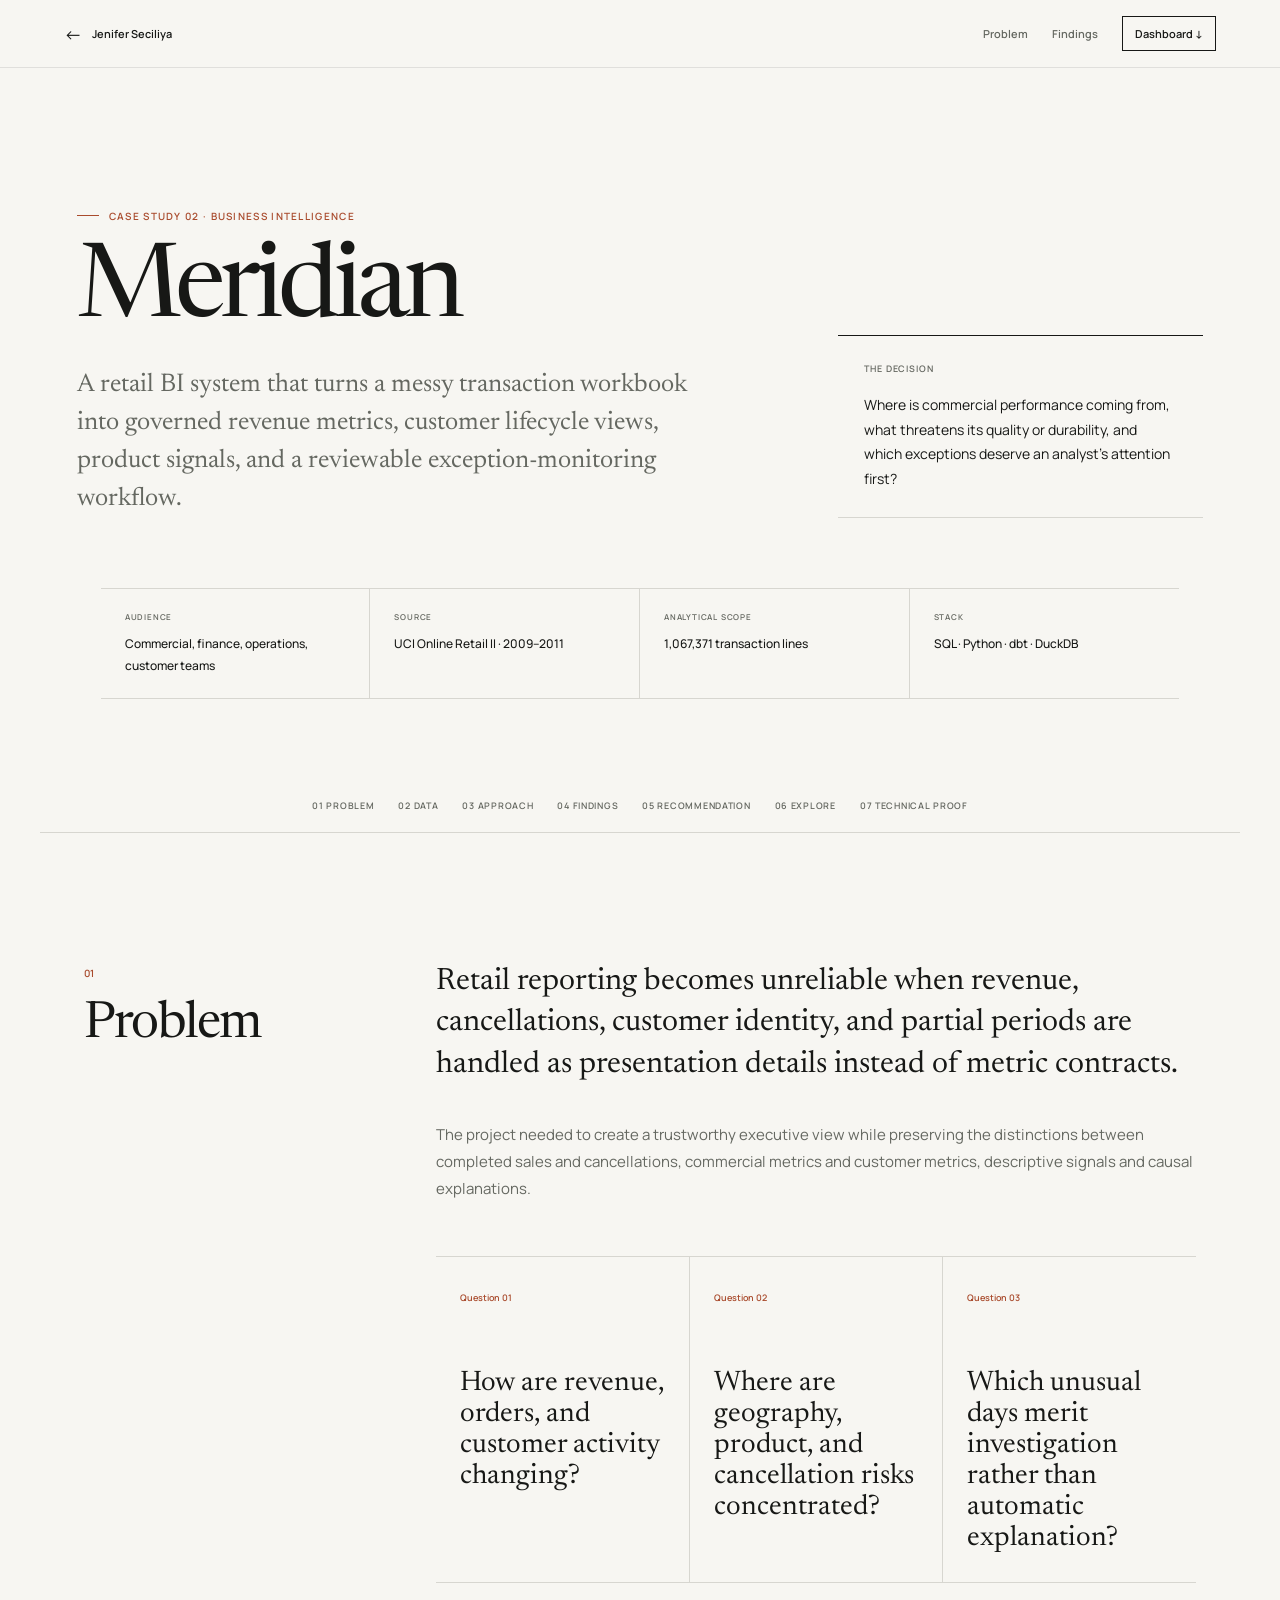
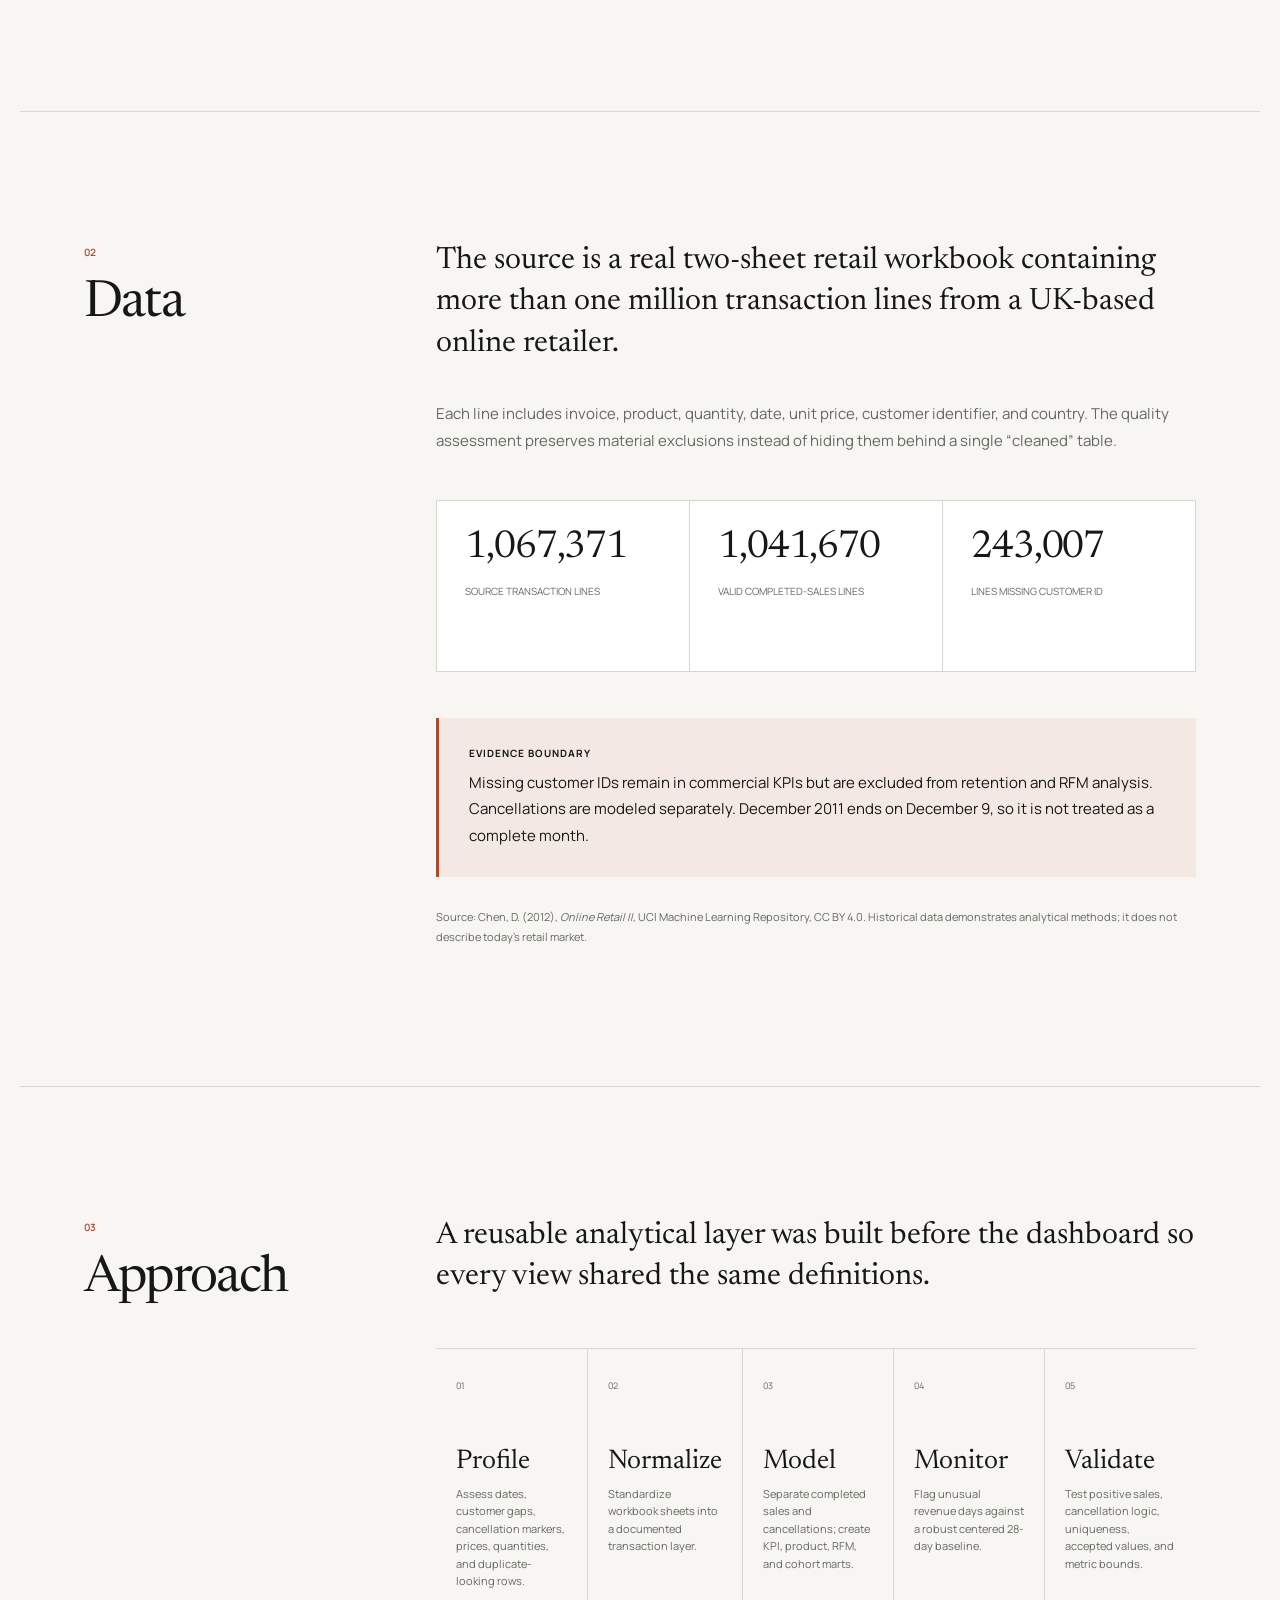
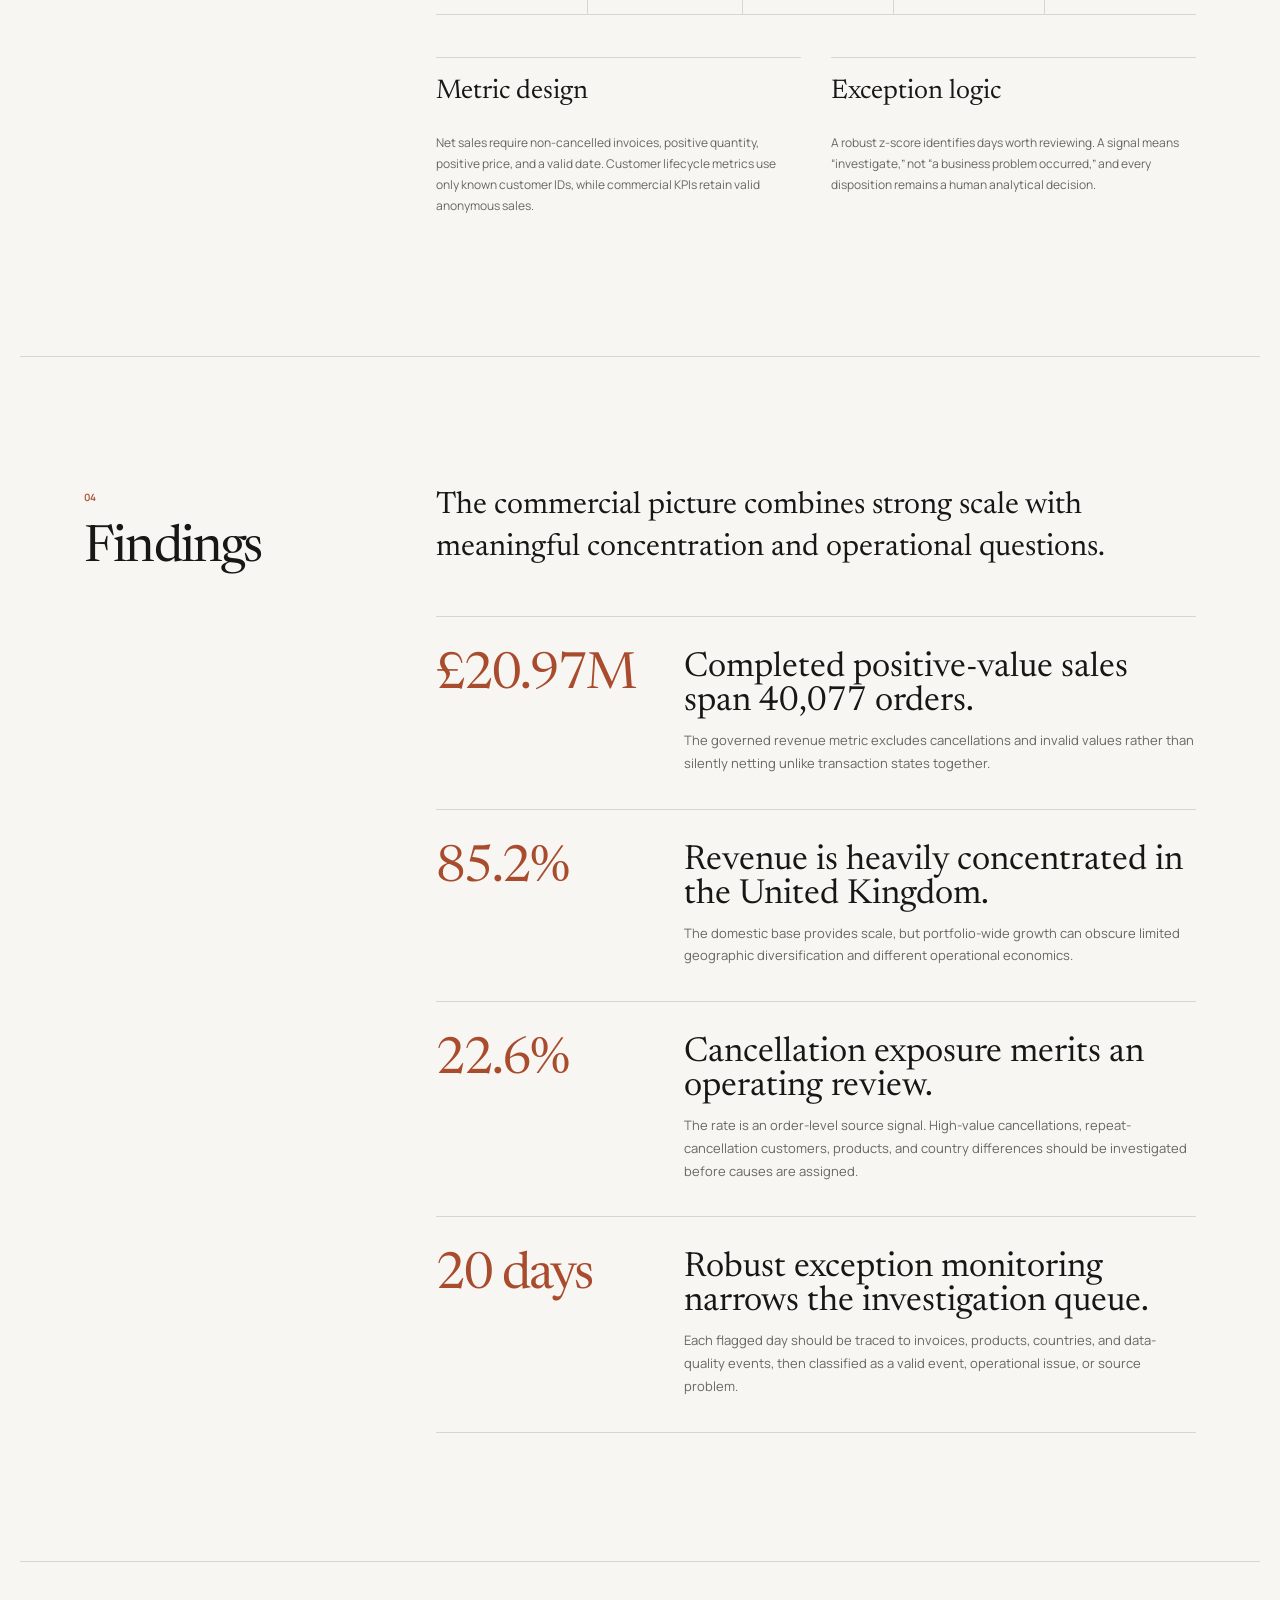
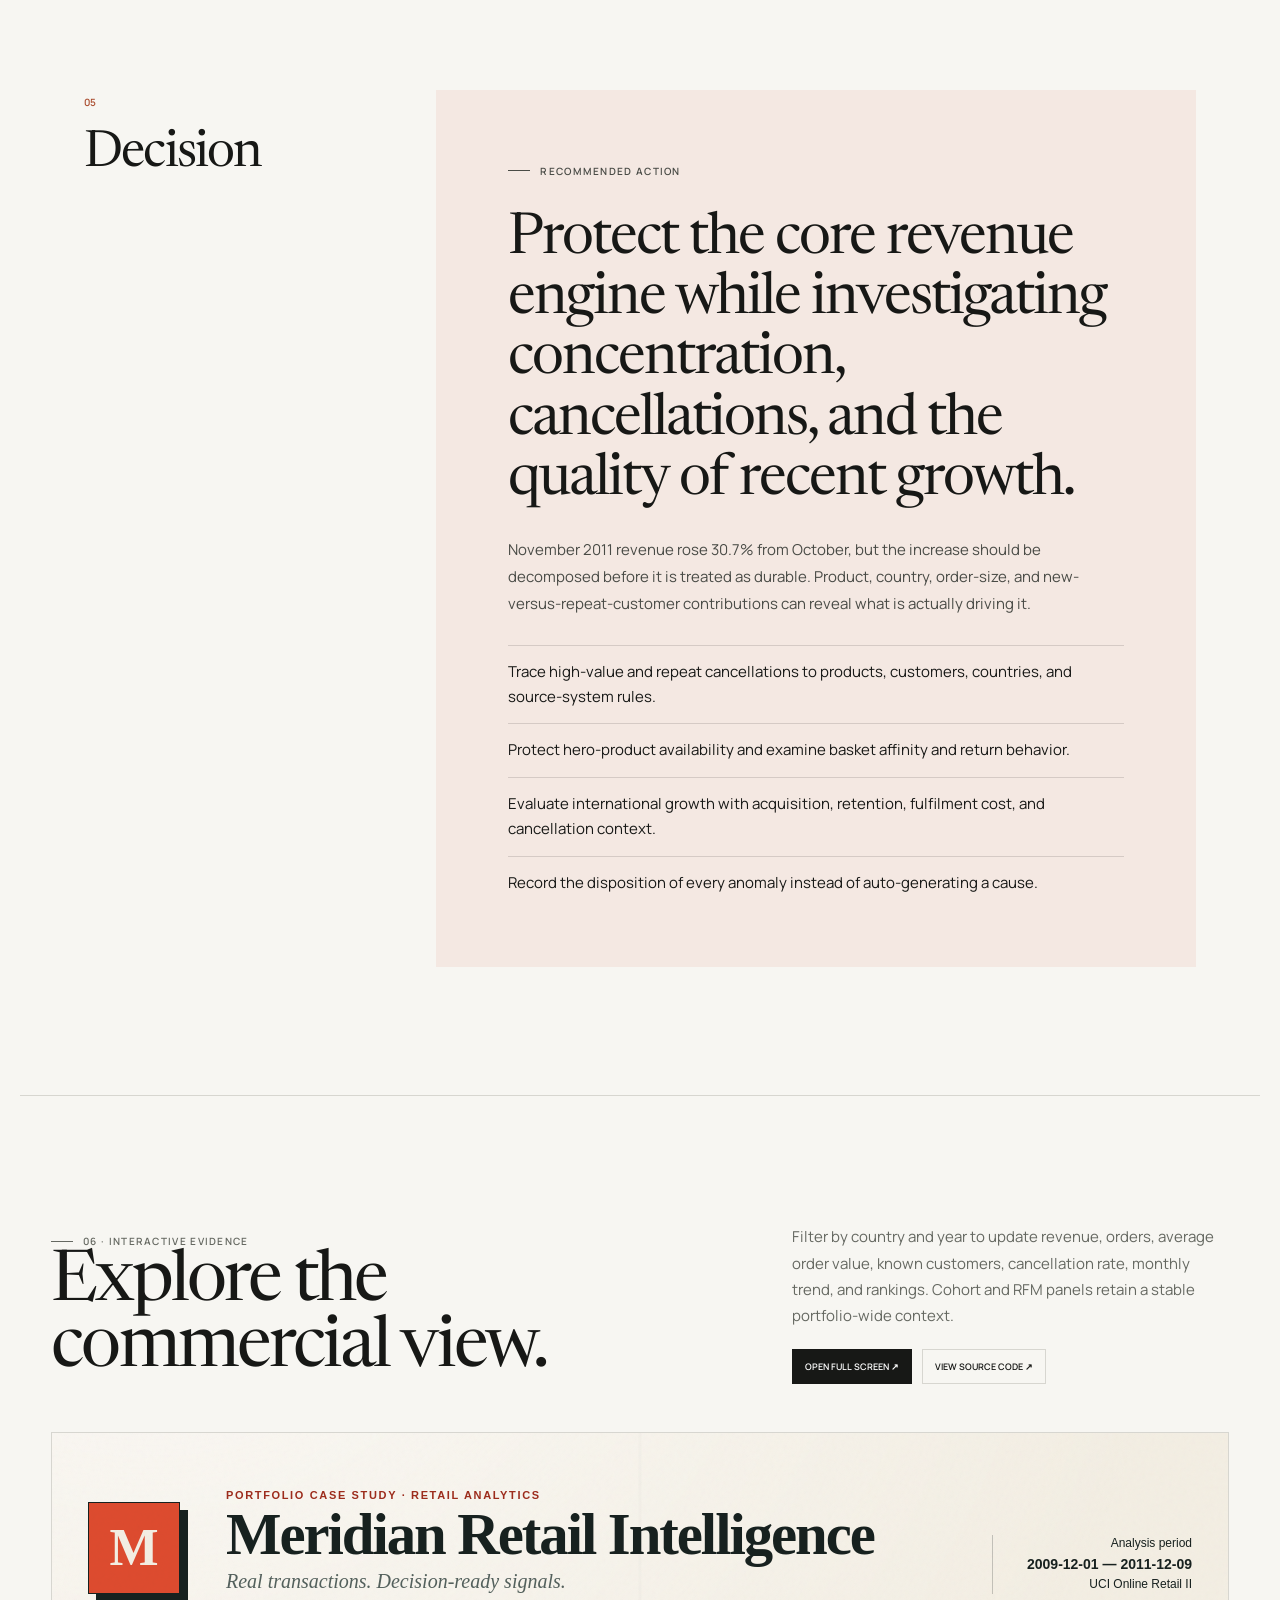
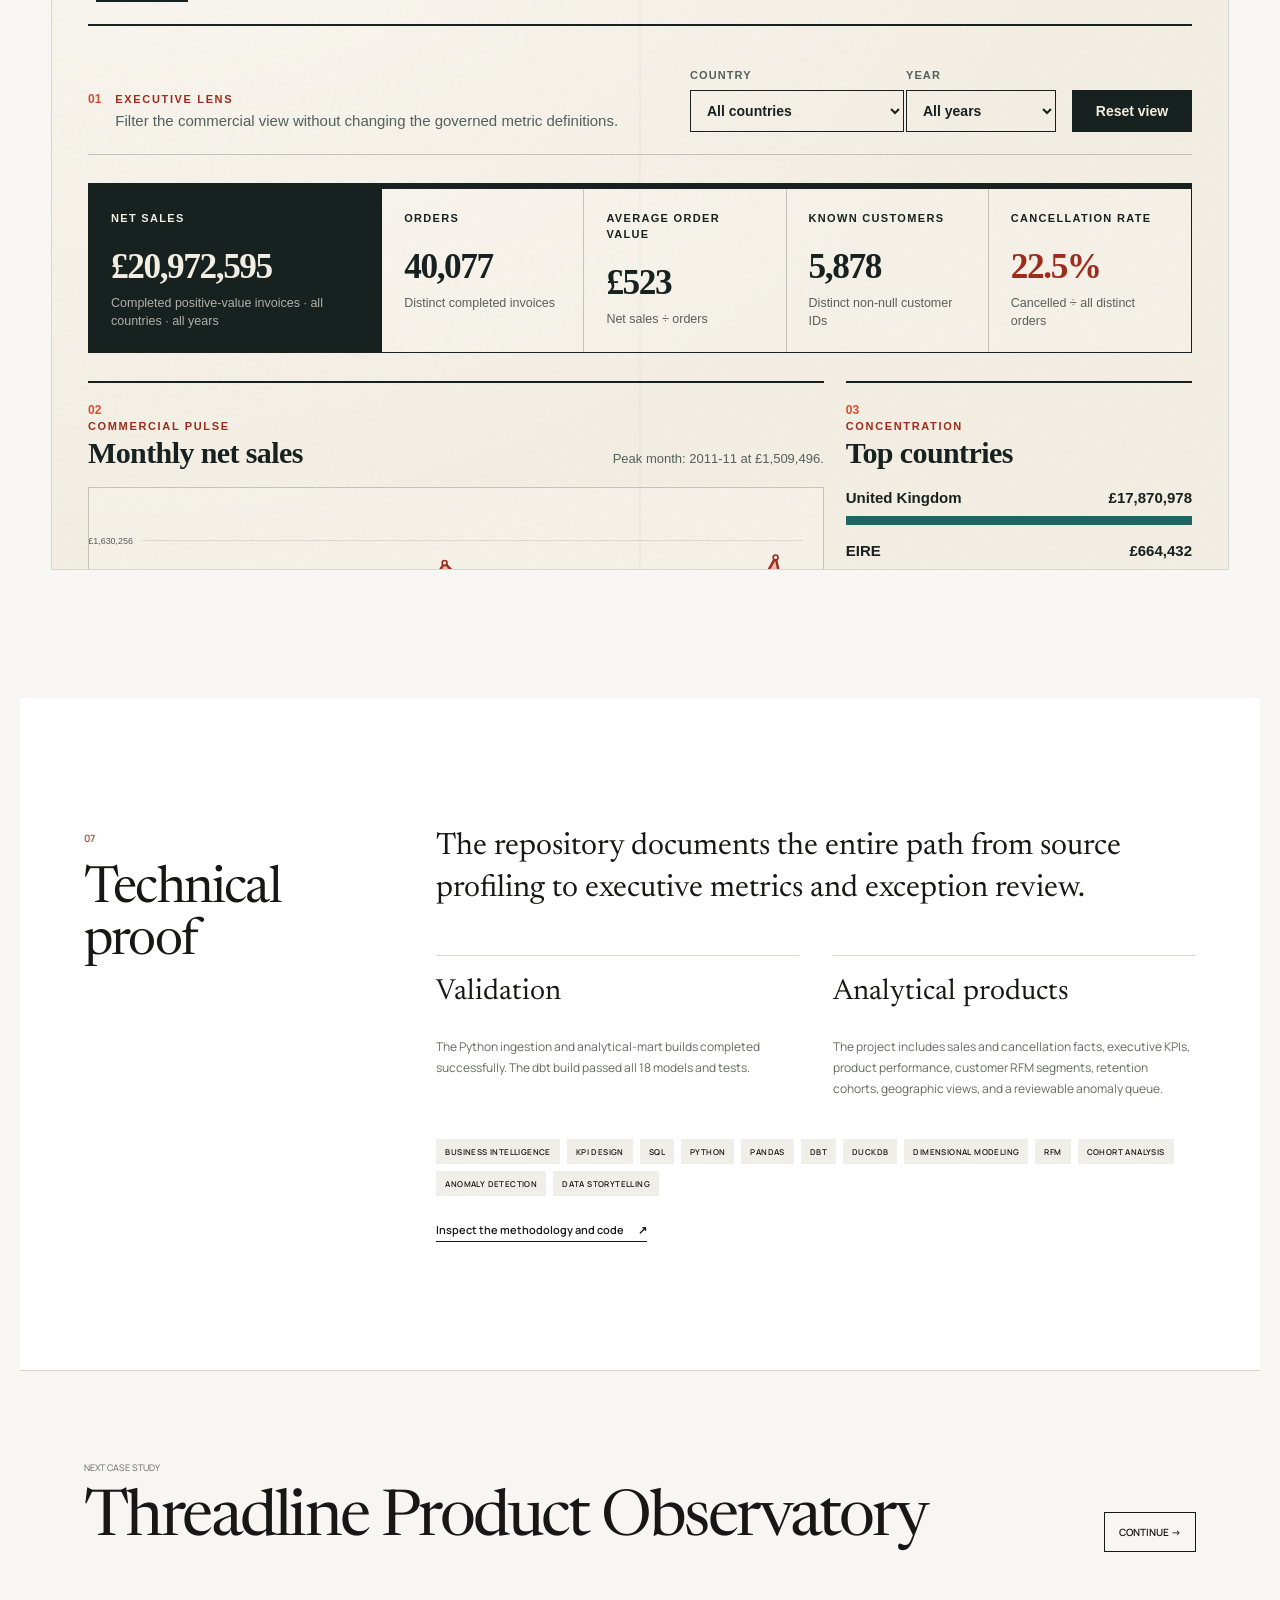
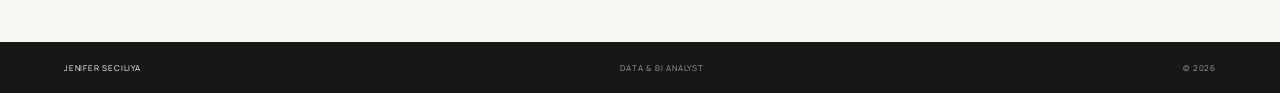
==== case-studies/meridian/index.html @ 759e9ed6 "Add narrative analytics case studies" ====
<!doctype html>
<html lang="en">
  <head>
    <meta charset="UTF-8" />
    <meta name="viewport" content="width=device-width, initial-scale=1.0" />
    <meta name="description" content="Meridian case study: retail business intelligence, cohort analysis, RFM segmentation, anomaly monitoring, and governed KPI design by Jenifer Seciliya." />
    <meta name="theme-color" content="#f7f6f2" />
    <meta property="og:title" content="Meridian — Retail BI Case Study" />
    <meta property="og:description" content="From 1.06 million transaction lines to a tested view of revenue, retention, product mix, and exceptions." />
    <meta property="og:type" content="article" />
    <title>Meridian Case Study — Jenifer Seciliya</title>
    <link rel="icon" href="data:image/svg+xml,%3Csvg xmlns='http://www.w3.org/2000/svg' viewBox='0 0 64 64'%3E%3Ccircle cx='32' cy='32' r='30' fill='%23171716'/%3E%3Ctext x='32' y='40' text-anchor='middle' font-family='serif' font-size='24' fill='white'%3EJS%3C/text%3E%3C/svg%3E" />
    <link rel="preconnect" href="https://fonts.googleapis.com" />
    <link rel="preconnect" href="https://fonts.gstatic.com" crossorigin />
    <link href="https://fonts.googleapis.com/css2?family=Manrope:wght@400;500;600&family=Newsreader:opsz,wght@6..72,400;6..72,500&display=swap" rel="stylesheet" />
    <link rel="stylesheet" href="../styles.css" />
  </head>
  <body class="meridian">
    <a class="skip-link" href="#case-content">Skip to case study</a>
    <header class="case-header">
      <a class="back-link" href="../../#work"><span>←</span> Jenifer Seciliya</a>
      <nav aria-label="Case study navigation">
        <a href="#problem">Problem</a>
        <a href="#findings">Findings</a>
        <a class="header-dashboard" href="#dashboard">Dashboard ↓</a>
      </nav>
    </header>

    <main class="case-main" id="case-content">
      <section class="case-hero">
        <div class="hero-grid">
          <div>
            <p class="eyebrow">Case study 02 · Business intelligence</p>
            <h1>Meridian</h1>
            <p class="hero-summary">A retail BI system that turns a messy transaction workbook into governed revenue metrics, customer lifecycle views, product signals, and a reviewable exception-monitoring workflow.</p>
          </div>
          <aside class="hero-decision">
            <span>The decision</span>
            <p>Where is commercial performance coming from, what threatens its quality or durability, and which exceptions deserve an analyst’s attention first?</p>
          </aside>
        </div>

        <div class="meta-strip" aria-label="Project summary">
          <div><span>Audience</span><strong>Commercial, finance, operations, customer teams</strong></div>
          <div><span>Source</span><strong>UCI Online Retail II · 2009–2011</strong></div>
          <div><span>Analytical scope</span><strong>1,067,371 transaction lines</strong></div>
          <div><span>Stack</span><strong>SQL · Python · dbt · DuckDB</strong></div>
        </div>
      </section>

      <nav class="case-nav" aria-label="On this page">
        <a href="#problem">01 Problem</a><a href="#data">02 Data</a><a href="#approach">03 Approach</a><a href="#findings">04 Findings</a><a href="#decision">05 Recommendation</a><a href="#dashboard">06 Explore</a><a href="#proof">07 Technical proof</a>
      </nav>

      <section class="chapter" id="problem">
        <div class="chapter-label"><span>01</span><h2>Problem</h2></div>
        <div class="chapter-body">
          <p class="lead">Retail reporting becomes unreliable when revenue, cancellations, customer identity, and partial periods are handled as presentation details instead of metric contracts.</p>
          <p>The project needed to create a trustworthy executive view while preserving the distinctions between completed sales and cancellations, commercial metrics and customer metrics, descriptive signals and causal explanations.</p>
          <div class="question-grid">
            <article><span>Question 01</span><h3>How are revenue, orders, and customer activity changing?</h3></article>
            <article><span>Question 02</span><h3>Where are geography, product, and cancellation risks concentrated?</h3></article>
            <article><span>Question 03</span><h3>Which unusual days merit investigation rather than automatic explanation?</h3></article>
          </div>
        </div>
      </section>

      <section class="chapter" id="data">
        <div class="chapter-label"><span>02</span><h2>Data</h2></div>
        <div class="chapter-body">
          <p class="lead">The source is a real two-sheet retail workbook containing more than one million transaction lines from a UK-based online retailer.</p>
          <p>Each line includes invoice, product, quantity, date, unit price, customer identifier, and country. The quality assessment preserves material exclusions instead of hiding them behind a single “cleaned” table.</p>
          <div class="evidence-grid">
            <article><strong>1,067,371</strong><span>Source transaction lines</span></article>
            <article><strong>1,041,670</strong><span>Valid completed-sales lines</span></article>
            <article><strong>243,007</strong><span>Lines missing customer ID</span></article>
          </div>
          <div class="boundary">
            <strong>Evidence boundary</strong>
            <p>Missing customer IDs remain in commercial KPIs but are excluded from retention and RFM analysis. Cancellations are modeled separately. December 2011 ends on December 9, so it is not treated as a complete month.</p>
          </div>
          <p class="source-note">Source: Chen, D. (2012), <em>Online Retail II</em>, UCI Machine Learning Repository, CC BY 4.0. Historical data demonstrates analytical methods; it does not describe today’s retail market.</p>
        </div>
      </section>

      <section class="chapter" id="approach">
        <div class="chapter-label"><span>03</span><h2>Approach</h2></div>
        <div class="chapter-body">
          <p class="lead">A reusable analytical layer was built before the dashboard so every view shared the same definitions.</p>
          <div class="workflow">
            <article><span>01</span><h3>Profile</h3><p>Assess dates, customer gaps, cancellation markers, prices, quantities, and duplicate-looking rows.</p></article>
            <article><span>02</span><h3>Normalize</h3><p>Standardize workbook sheets into a documented transaction layer.</p></article>
            <article><span>03</span><h3>Model</h3><p>Separate completed sales and cancellations; create KPI, product, RFM, and cohort marts.</p></article>
            <article><span>04</span><h3>Monitor</h3><p>Flag unusual revenue days against a robust centered 28-day baseline.</p></article>
            <article><span>05</span><h3>Validate</h3><p>Test positive sales, cancellation logic, uniqueness, accepted values, and metric bounds.</p></article>
          </div>
          <div class="method-note">
            <article><h3>Metric design</h3><p>Net sales require non-cancelled invoices, positive quantity, positive price, and a valid date. Customer lifecycle metrics use only known customer IDs, while commercial KPIs retain valid anonymous sales.</p></article>
            <article><h3>Exception logic</h3><p>A robust z-score identifies days worth reviewing. A signal means “investigate,” not “a business problem occurred,” and every disposition remains a human analytical decision.</p></article>
          </div>
        </div>
      </section>

      <section class="chapter" id="findings">
        <div class="chapter-label"><span>04</span><h2>Findings</h2></div>
        <div class="chapter-body">
          <p class="lead">The commercial picture combines strong scale with meaningful concentration and operational questions.</p>
          <div class="findings">
            <article class="finding"><div class="finding-stat">£20.97M</div><div><h3>Completed positive-value sales span 40,077 orders.</h3><p>The governed revenue metric excludes cancellations and invalid values rather than silently netting unlike transaction states together.</p></div></article>
            <article class="finding"><div class="finding-stat">85.2%</div><div><h3>Revenue is heavily concentrated in the United Kingdom.</h3><p>The domestic base provides scale, but portfolio-wide growth can obscure limited geographic diversification and different operational economics.</p></div></article>
            <article class="finding"><div class="finding-stat">22.6%</div><div><h3>Cancellation exposure merits an operating review.</h3><p>The rate is an order-level source signal. High-value cancellations, repeat-cancellation customers, products, and country differences should be investigated before causes are assigned.</p></div></article>
            <article class="finding"><div class="finding-stat">20 days</div><div><h3>Robust exception monitoring narrows the investigation queue.</h3><p>Each flagged day should be traced to invoices, products, countries, and data-quality events, then classified as a valid event, operational issue, or source problem.</p></div></article>
          </div>
        </div>
      </section>

      <section class="chapter" id="decision">
        <div class="chapter-label"><span>05</span><h2>Decision</h2></div>
        <div class="chapter-body">
          <div class="recommendation">
            <p class="eyebrow">Recommended action</p>
            <h3>Protect the core revenue engine while investigating concentration, cancellations, and the quality of recent growth.</h3>
            <p>November 2011 revenue rose 30.7% from October, but the increase should be decomposed before it is treated as durable. Product, country, order-size, and new-versus-repeat-customer contributions can reveal what is actually driving it.</p>
            <ul>
              <li>Trace high-value and repeat cancellations to products, customers, countries, and source-system rules.</li>
              <li>Protect hero-product availability and examine basket affinity and return behavior.</li>
              <li>Evaluate international growth with acquisition, retention, fulfilment cost, and cancellation context.</li>
              <li>Record the disposition of every anomaly instead of auto-generating a cause.</li>
            </ul>
          </div>
        </div>
      </section>

      <section class="dashboard-chapter" id="dashboard">
        <div class="dashboard-intro">
          <div><p class="eyebrow">06 · Interactive evidence</p><h2>Explore the commercial view.</h2></div>
          <div><p>Filter by country and year to update revenue, orders, average order value, known customers, cancellation rate, monthly trend, and rankings. Cohort and RFM panels retain a stable portfolio-wide context.</p><div class="dashboard-actions"><a href="../../demos/meridian/" target="_blank" rel="noopener">Open full screen ↗</a><a href="https://github.com/jeniferseciliya/retail-bi-ai-analytics" target="_blank" rel="noopener">View source code ↗</a></div></div>
        </div>
        <div class="dashboard-frame"><iframe src="../../demos/meridian/" title="Interactive Meridian retail business intelligence dashboard" loading="lazy"></iframe></div>
      </section>

      <section class="chapter technical" id="proof">
        <div class="chapter-label"><span>07</span><h2>Technical proof</h2></div>
        <div class="chapter-body">
          <p class="lead">The repository documents the entire path from source profiling to executive metrics and exception review.</p>
          <div class="technical-grid">
            <article><h3>Validation</h3><p>The Python ingestion and analytical-mart builds completed successfully. The dbt build passed all 18 models and tests.</p></article>
            <article><h3>Analytical products</h3><p>The project includes sales and cancellation facts, executive KPIs, product performance, customer RFM segments, retention cohorts, geographic views, and a reviewable anomaly queue.</p></article>
          </div>
          <div class="skill-list"><span>Business intelligence</span><span>KPI design</span><span>SQL</span><span>Python</span><span>pandas</span><span>dbt</span><span>DuckDB</span><span>Dimensional modeling</span><span>RFM</span><span>Cohort analysis</span><span>Anomaly detection</span><span>Data storytelling</span></div>
          <a class="proof-link" href="https://github.com/jeniferseciliya/retail-bi-ai-analytics" target="_blank" rel="noopener">Inspect the methodology and code <span>↗</span></a>
        </div>
      </section>

      <section class="next-project"><div><span>Next case study</span><h2>Threadline Product Observatory</h2></div><a href="../threadline/">Continue →</a></section>
    </main>

    <footer class="case-footer"><a href="../../">Jenifer Seciliya</a><span>Data &amp; BI Analyst</span><span>© 2026</span></footer>
  </body>
</html>
---- case-studies/styles.css ----
:root {
  --ink: #171816;
  --paper: #f7f6f2;
  --surface: #ffffff;
  --soft: #efeee9;
  --muted: #656861;
  --line: #d7d6d0;
  --accent: #315ed2;
  --accent-soft: #e9edfb;
  --display: "Newsreader", Georgia, serif;
  --body: "Manrope", "Avenir Next", sans-serif;
}

body.talent { --accent: #14776f; --accent-soft: #e4f0ed; }
body.meridian { --accent: #a94b2d; --accent-soft: #f4e8e2; }
body.threadline { --accent: #315ed2; --accent-soft: #e9edfb; }

* { box-sizing: border-box; }
html { scroll-behavior: smooth; }
body { margin: 0; color: var(--ink); background: var(--paper); font-family: var(--body); font-size: 15px; }
a { color: inherit; }
.skip-link { position: fixed; left: 18px; top: -60px; z-index: 50; padding: 10px 14px; color: white; background: var(--ink); font-size: 12px; }
.skip-link:focus { top: 18px; }

.case-header {
  position: sticky;
  top: 0;
  z-index: 20;
  display: flex;
  align-items: center;
  justify-content: space-between;
  min-height: 68px;
  padding: 0 clamp(20px,5vw,76px);
  border-bottom: 1px solid rgba(23,24,22,.1);
  background: rgba(247,246,242,.95);
  backdrop-filter: blur(14px);
}
.case-header a { font-size: 11px; font-weight: 600; text-decoration: none; }
.back-link { display: flex; align-items: center; gap: 10px; }
.back-link span { font-size: 18px; font-weight: 400; }
.case-header nav { display: flex; align-items: center; gap: 24px; }
.case-header nav a { color: var(--muted); }
.case-header nav a:hover { color: var(--accent); }
.header-dashboard { padding: 9px 12px; border: 1px solid var(--ink); color: var(--ink) !important; }
.header-dashboard:hover { color: white !important; background: var(--ink); }

.case-main { overflow: hidden; }
.case-hero { width: min(100%, 1380px); margin: 0 auto; padding: clamp(90px,11vw,160px) clamp(24px,6vw,92px) 80px; }
.hero-grid { display: grid; grid-template-columns: minmax(0,1.15fr) minmax(320px,.65fr); gap: clamp(55px,9vw,145px); align-items: end; }
.eyebrow { display: flex; align-items: center; gap: 10px; margin: 0 0 24px; color: var(--accent); font-size: 10px; font-weight: 600; letter-spacing: .13em; text-transform: uppercase; }
.eyebrow::before { content: ""; width: 22px; height: 1px; background: currentColor; }
h1, h2, h3, p { margin-top: 0; }
h1, h2, h3 { font-family: var(--display); font-weight: 400; }
h1 { max-width: 900px; margin-bottom: 30px; font-size: clamp(66px,8vw,118px); letter-spacing: -.05em; line-height: .88; }
.hero-summary { max-width: 760px; margin: 0; color: var(--muted); font: 400 clamp(20px,2vw,27px)/1.48 var(--display); }
.hero-decision { padding: 26px; border-top: 1px solid var(--ink); border-bottom: 1px solid var(--line); }
.hero-decision span { display: block; margin-bottom: 18px; color: var(--muted); font-size: 9px; font-weight: 600; letter-spacing: .1em; text-transform: uppercase; }
.hero-decision p { margin: 0; font-size: 14px; line-height: 1.75; }

.meta-strip { display: grid; grid-template-columns: repeat(4,1fr); width: min(calc(100% - 48px), 1200px); margin: 70px auto 0; border-block: 1px solid var(--line); }
.meta-strip div { min-height: 104px; padding: 22px 24px; border-right: 1px solid var(--line); }
.meta-strip div:last-child { border-right: 0; }
.meta-strip span { display: block; margin-bottom: 10px; color: var(--muted); font-size: 8px; font-weight: 600; letter-spacing: .1em; text-transform: uppercase; }
.meta-strip strong { font-size: 12px; font-weight: 500; line-height: 1.55; }

.case-nav { display: flex; flex-wrap: wrap; justify-content: center; gap: 10px 24px; width: min(calc(100% - 48px), 1200px); margin: 0 auto; padding: 20px 0; border-bottom: 1px solid var(--line); }
.case-nav a { color: var(--muted); font-size: 9px; font-weight: 600; letter-spacing: .08em; text-decoration: none; text-transform: uppercase; }
.case-nav a:hover { color: var(--accent); }

.chapter { display: grid; grid-template-columns: 250px minmax(0,1fr); gap: clamp(50px,8vw,120px); width: min(100%, 1240px); margin: 0 auto; padding: clamp(90px,10vw,145px) clamp(24px,5vw,70px); border-bottom: 1px solid var(--line); }
.chapter-label { align-self: start; }
.chapter-label span { color: var(--accent); font-size: 10px; font-weight: 600; }
.chapter-label h2 { margin: 18px 0 0; font-size: clamp(38px,4vw,58px); letter-spacing: -.035em; line-height: 1; }
.chapter-body { min-width: 0; }
.lead { max-width: 850px; margin-bottom: 36px; font: 400 clamp(23px,2.4vw,34px)/1.35 var(--display); }
.chapter-body > p:not(.lead) { max-width: 780px; color: var(--muted); line-height: 1.8; }

.question-grid { display: grid; grid-template-columns: repeat(3,1fr); margin-top: 54px; border-block: 1px solid var(--line); }
.question-grid article { min-height: 230px; padding: 28px 24px; border-right: 1px solid var(--line); }
.question-grid article:last-child { border-right: 0; }
.question-grid span { color: var(--accent); font-size: 9px; font-weight: 600; }
.question-grid h3 { margin: 62px 0 0; font-size: clamp(25px,2.2vw,34px); line-height: 1.1; }

.boundary { margin-top: 46px; padding: 28px 30px; border-left: 3px solid var(--accent); background: var(--accent-soft); }
.boundary strong { display: block; margin-bottom: 10px; font-size: 10px; letter-spacing: .1em; text-transform: uppercase; }
.boundary p { max-width: 820px; margin: 0; line-height: 1.75; }

.evidence-grid { display: grid; grid-template-columns: repeat(3,1fr); gap: 1px; margin-top: 46px; background: var(--line); border: 1px solid var(--line); }
.evidence-grid article { min-height: 170px; padding: 28px; background: var(--surface); }
.evidence-grid strong { display: block; margin-bottom: 12px; font: 400 clamp(30px,3vw,44px) var(--display); letter-spacing: -.03em; }
.evidence-grid span { color: var(--muted); font-size: 10px; line-height: 1.5; text-transform: uppercase; }
.source-note { margin-top: 30px; color: var(--muted); font-size: 11px; line-height: 1.7; }
.source-note a { color: var(--accent); }

.workflow { display: grid; grid-template-columns: repeat(5,1fr); margin-top: 50px; border-block: 1px solid var(--line); }
.workflow article { min-height: 210px; padding: 24px 20px; border-right: 1px solid var(--line); }
.workflow article:last-child { border-right: 0; }
.workflow span { color: var(--muted); font-size: 9px; }
.workflow h3 { margin: 54px 0 10px; font-size: 27px; }
.workflow p { margin: 0; color: var(--muted); font-size: 11px; line-height: 1.6; }
.method-note { display: grid; grid-template-columns: 1fr 1fr; gap: 30px; margin-top: 42px; }
.method-note article { padding-top: 20px; border-top: 1px solid var(--line); }
.method-note h3 { font-size: 27px; }
.method-note p { color: var(--muted); font-size: 12px; line-height: 1.75; }

.findings { display: grid; gap: 0; margin-top: 48px; border-top: 1px solid var(--line); }
.finding { display: grid; grid-template-columns: minmax(210px,.36fr) minmax(0,1fr); gap: 38px; padding: 34px 0; border-bottom: 1px solid var(--line); }
.finding-stat { color: var(--accent); font: 400 clamp(35px,4vw,55px)/1 var(--display); letter-spacing: -.04em; }
.finding h3 { margin-bottom: 10px; font-size: clamp(27px,2.7vw,38px); }
.finding p { max-width: 700px; margin: 0; color: var(--muted); font-size: 13px; line-height: 1.75; }

.recommendation { padding: clamp(40px,6vw,72px); background: var(--accent-soft); }
.recommendation .eyebrow { margin-bottom: 30px; }
.recommendation h3 { max-width: 850px; margin-bottom: 24px; font-size: clamp(38px,4.5vw,62px); letter-spacing: -.035em; line-height: 1.05; }
.recommendation p { max-width: 820px; color: #494b46; line-height: 1.8; }
.recommendation ul { display: grid; gap: 14px; max-width: 800px; margin: 28px 0 0; padding: 0; list-style: none; }
.recommendation li { padding-top: 14px; border-top: 1px solid rgba(23,24,22,.14); line-height: 1.65; }

.dashboard-chapter { width: min(100%, 1440px); margin: 0 auto; padding: clamp(90px,10vw,145px) clamp(18px,4vw,55px); }
.dashboard-intro { display: grid; grid-template-columns: 1fr .65fr; gap: 70px; align-items: end; width: min(100%, 1200px); margin: 0 auto 48px; }
.dashboard-intro h2 { margin: 0; font-size: clamp(45px,5.5vw,78px); letter-spacing: -.04em; line-height: .95; }
.dashboard-intro p { margin: 0; color: var(--muted); line-height: 1.75; }
.dashboard-actions { display: flex; flex-wrap: wrap; gap: 10px; margin-top: 20px; }
.dashboard-actions a { padding: 10px 12px; border: 1px solid var(--line); font-size: 9px; font-weight: 600; text-decoration: none; text-transform: uppercase; }
.dashboard-actions a:first-child { border-color: var(--ink); color: white; background: var(--ink); }
.dashboard-frame { height: min(900px, 82vh); overflow: hidden; border: 1px solid var(--line); background: var(--soft); }
.dashboard-frame iframe { width: 100%; height: 100%; border: 0; background: white; }

.technical { background: var(--surface); }
.technical-grid { display: grid; grid-template-columns: 1fr 1fr; gap: 34px; margin-top: 46px; }
.technical-grid article { padding-top: 22px; border-top: 1px solid var(--line); }
.technical-grid h3 { font-size: 29px; }
.technical-grid p { color: var(--muted); font-size: 12px; line-height: 1.75; }
.skill-list { display: flex; flex-wrap: wrap; gap: 7px; margin-top: 28px; }
.skill-list span { padding: 7px 9px; background: var(--soft); font-size: 8px; font-weight: 600; letter-spacing: .05em; text-transform: uppercase; }
.proof-link { display: inline-flex; gap: 14px; margin-top: 26px; padding-bottom: 4px; border-bottom: 1px solid var(--ink); font-size: 11px; font-weight: 600; text-decoration: none; }

.next-project { display: grid; grid-template-columns: 1fr auto; align-items: end; gap: 40px; width: min(100%, 1240px); margin: 0 auto; padding: 90px clamp(24px,5vw,70px); }
.next-project span { display: block; margin-bottom: 14px; color: var(--muted); font-size: 9px; text-transform: uppercase; }
.next-project h2 { margin: 0; font-size: clamp(42px,5vw,70px); letter-spacing: -.04em; }
.next-project a { padding: 12px 14px; border: 1px solid var(--ink); font-size: 10px; font-weight: 600; text-decoration: none; text-transform: uppercase; }
.case-footer { display: flex; justify-content: space-between; gap: 24px; padding: 20px clamp(24px,5vw,76px); color: #999c96; background: var(--ink); font-size: 8px; letter-spacing: .1em; text-transform: uppercase; }
.case-footer a { color: white; text-decoration: none; }

@media (max-width: 960px) {
  .hero-grid, .chapter, .dashboard-intro { grid-template-columns: 1fr; }
  .hero-decision { max-width: 700px; }
  .chapter { gap: 42px; }
  .chapter-label { display: grid; grid-template-columns: 50px 1fr; align-items: end; }
  .chapter-label h2 { margin: 0; }
  .question-grid, .evidence-grid { grid-template-columns: 1fr; }
  .question-grid article, .evidence-grid article { min-height: auto; border-right: 0; border-bottom: 1px solid var(--line); }
  .question-grid article:last-child, .evidence-grid article:last-child { border-bottom: 0; }
  .question-grid h3 { margin-top: 32px; }
  .workflow { grid-template-columns: 1fr 1fr; }
  .workflow article:nth-child(2n) { border-right: 0; }
  .workflow article { border-bottom: 1px solid var(--line); }
  .workflow article:last-child { border-bottom: 0; }
  .dashboard-frame { height: 760px; }
}

@media (max-width: 700px) {
  .case-header { min-height: 62px; padding-inline: 18px; }
  .case-header nav a:not(.header-dashboard) { display: none; }
  .header-dashboard { padding: 8px 9px; }
  .case-hero { padding: 86px 20px 60px; }
  h1 { font-size: clamp(58px,18vw,78px); }
  .meta-strip { grid-template-columns: 1fr 1fr; width: calc(100% - 40px); margin-top: 52px; }
  .meta-strip div:nth-child(2) { border-right: 0; }
  .meta-strip div:nth-child(-n+2) { border-bottom: 1px solid var(--line); }
  .case-nav { justify-content: flex-start; width: calc(100% - 40px); }
  .chapter { padding: 78px 20px; }
  .chapter-label { grid-template-columns: 38px 1fr; }
  .chapter-label h2 { font-size: 39px; }
  .lead { font-size: 25px; }
  .question-grid article { padding-inline: 18px; }
  .boundary { padding: 24px 20px; }
  .workflow { grid-template-columns: 1fr; }
  .workflow article { min-height: auto; border-right: 0; }
  .workflow h3 { margin-top: 30px; }
  .method-note, .technical-grid { grid-template-columns: 1fr; }
  .finding { grid-template-columns: 1fr; gap: 12px; }
  .recommendation { padding: 34px 22px; }
  .dashboard-chapter { padding: 78px 10px; }
  .dashboard-intro { padding-inline: 10px; }
  .dashboard-frame { height: 720px; }
  .next-project { grid-template-columns: 1fr; padding: 72px 20px; }
  .next-project a { width: fit-content; }
  .case-footer { flex-direction: column; }
}

@media (prefers-reduced-motion: reduce) {
  html { scroll-behavior: auto; }
  *, *::before, *::after { animation-duration: .01ms !important; transition-duration: .01ms !important; }
}
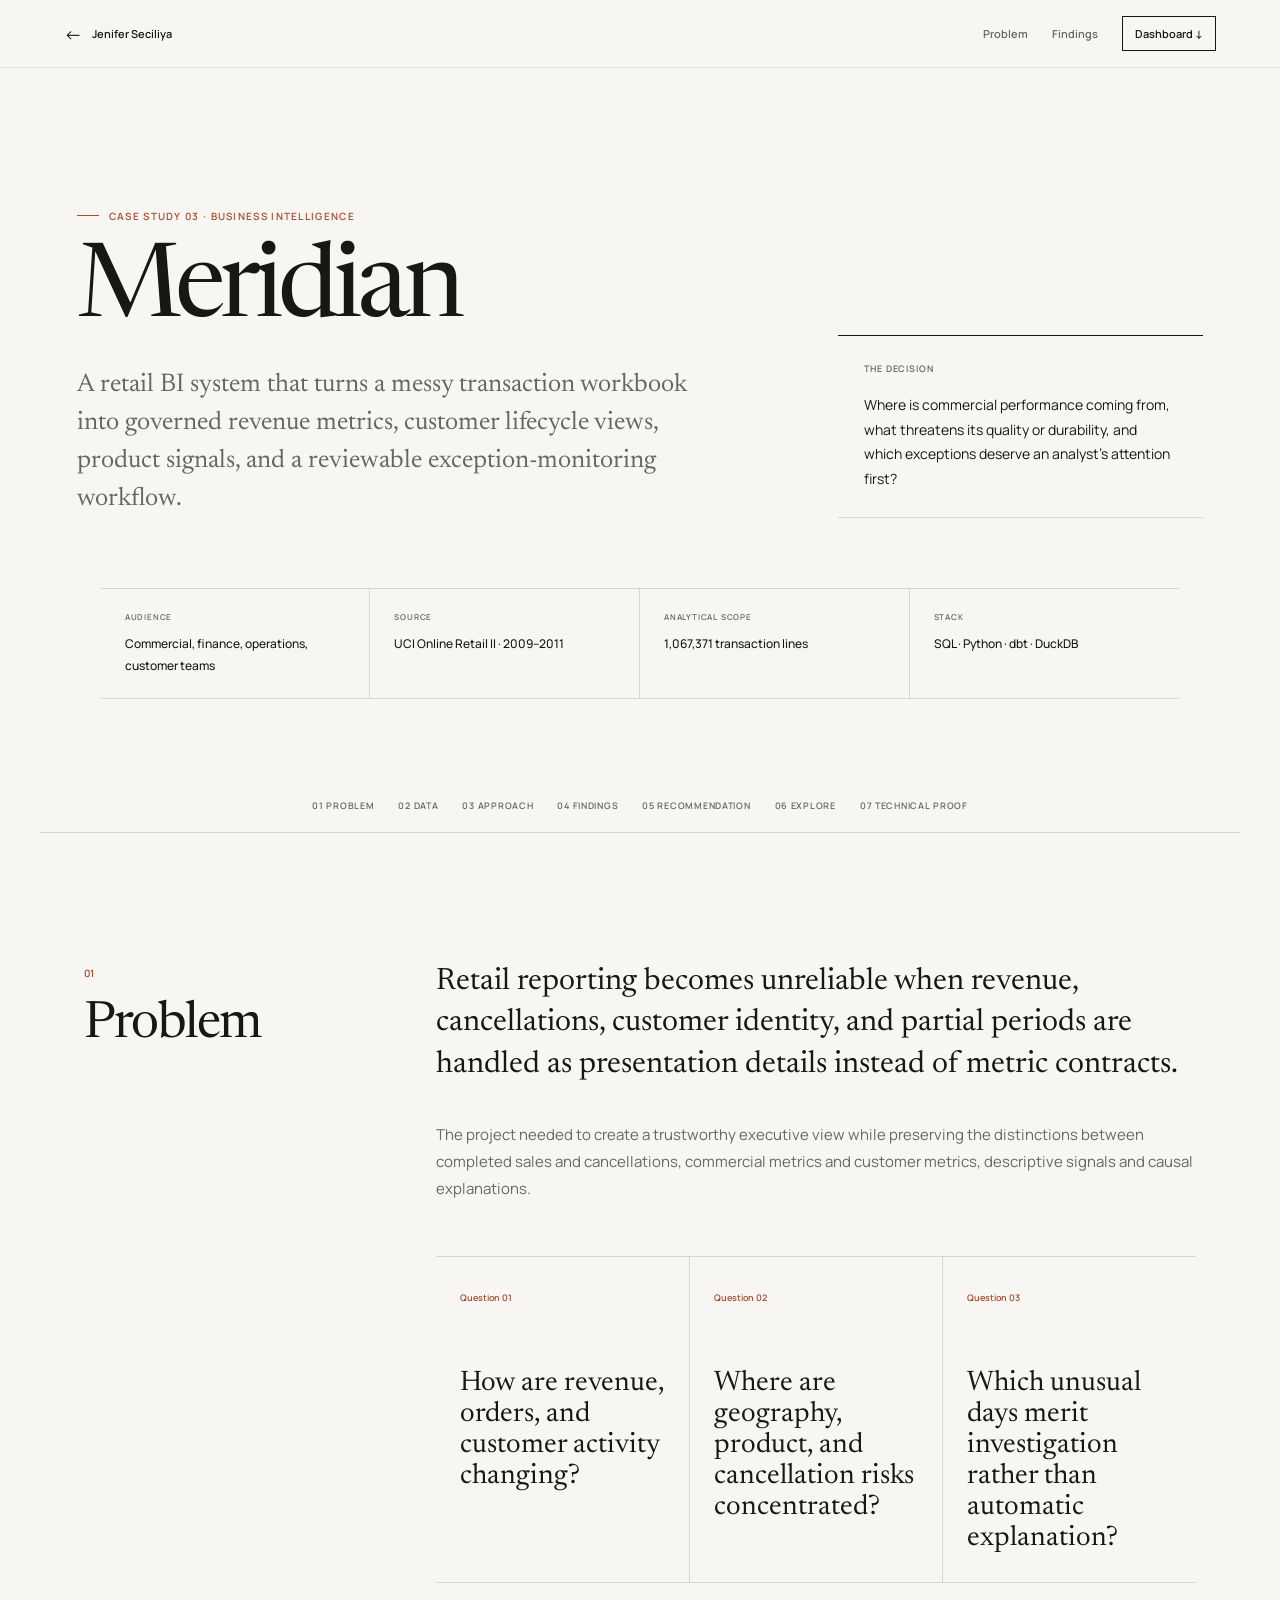
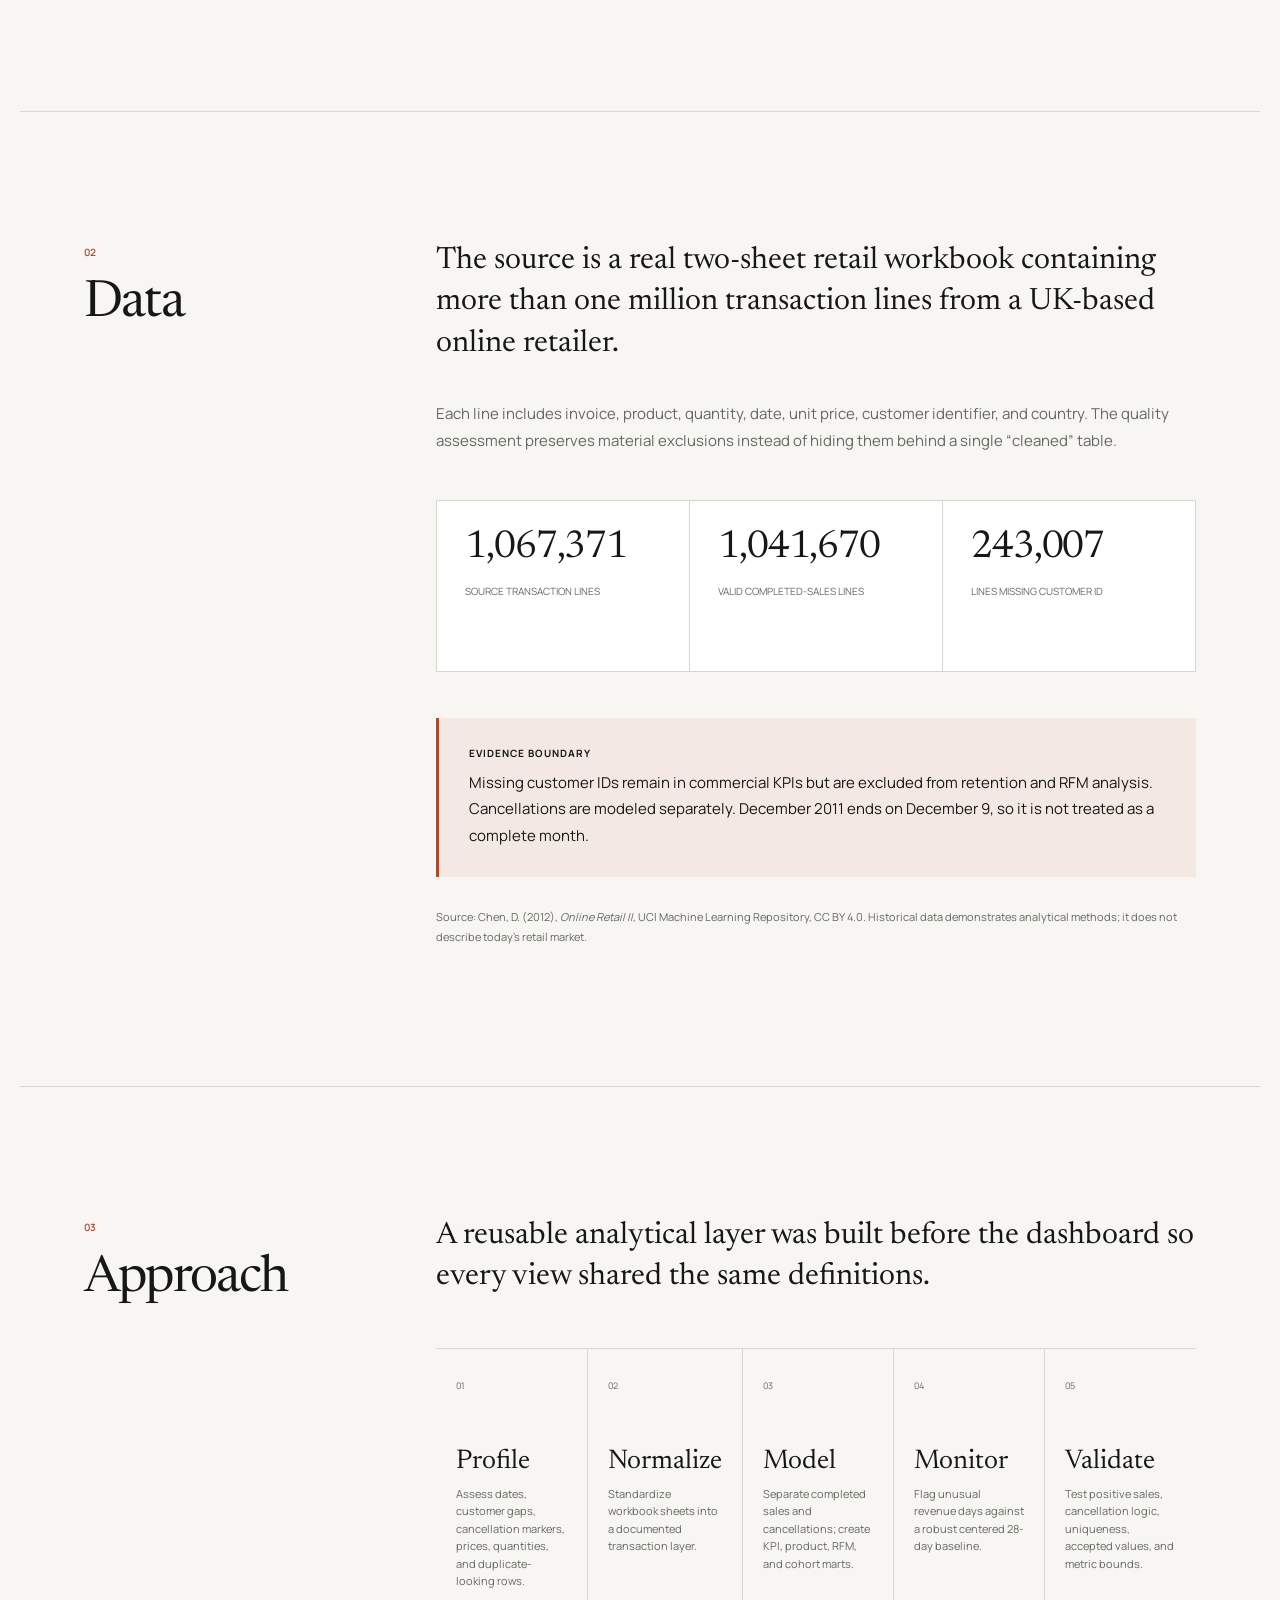
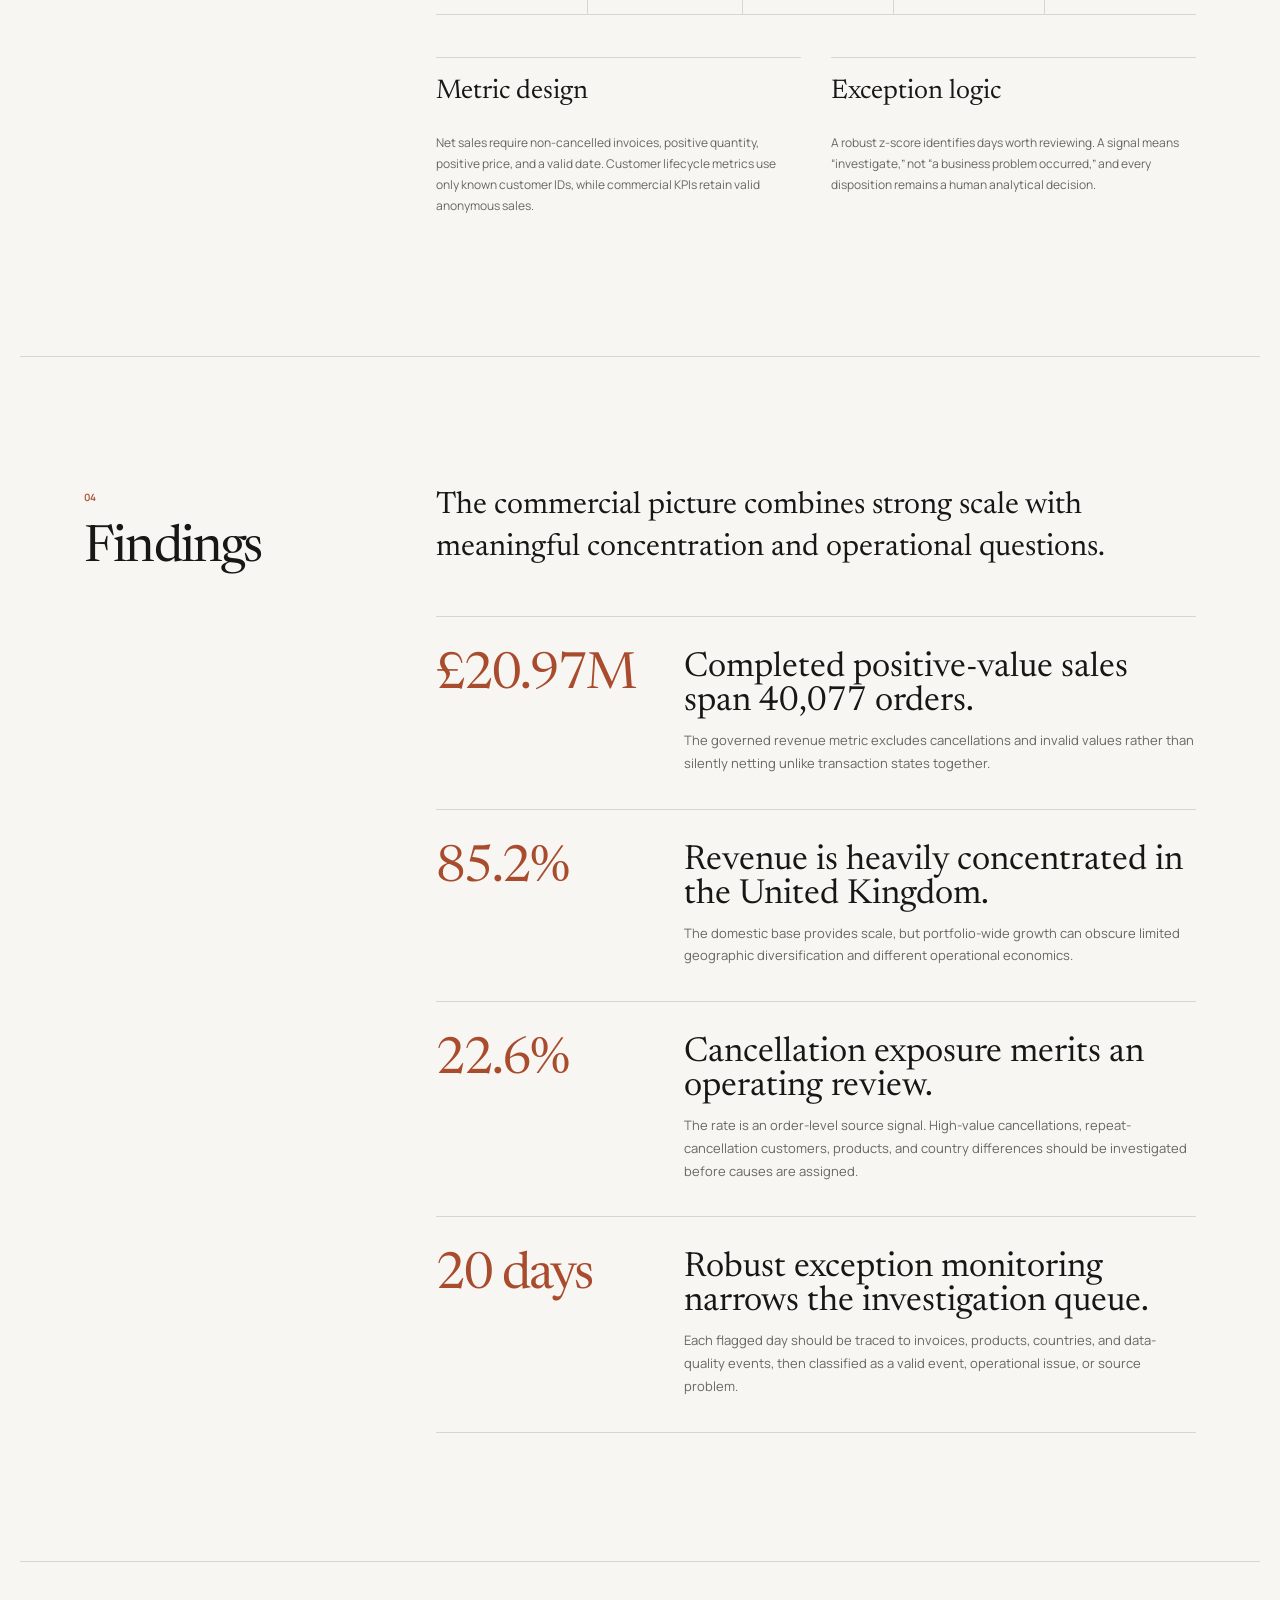
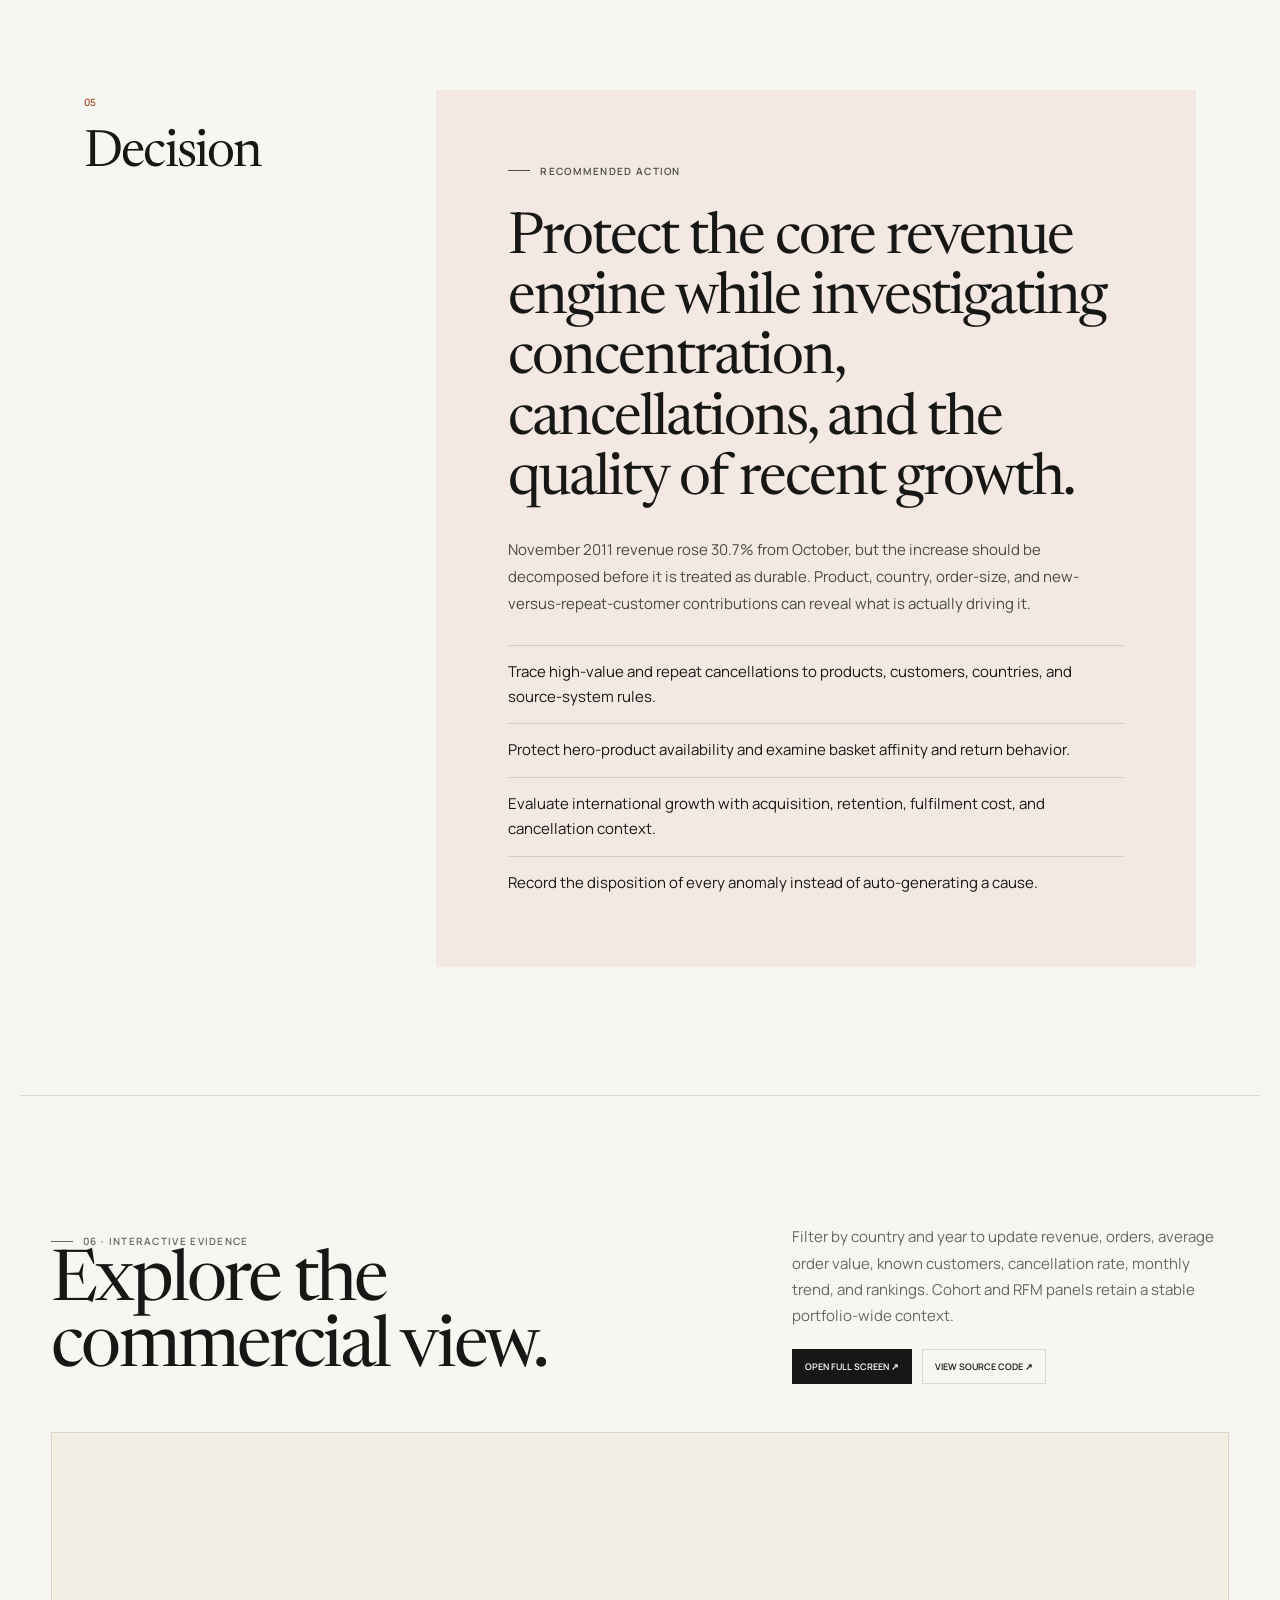
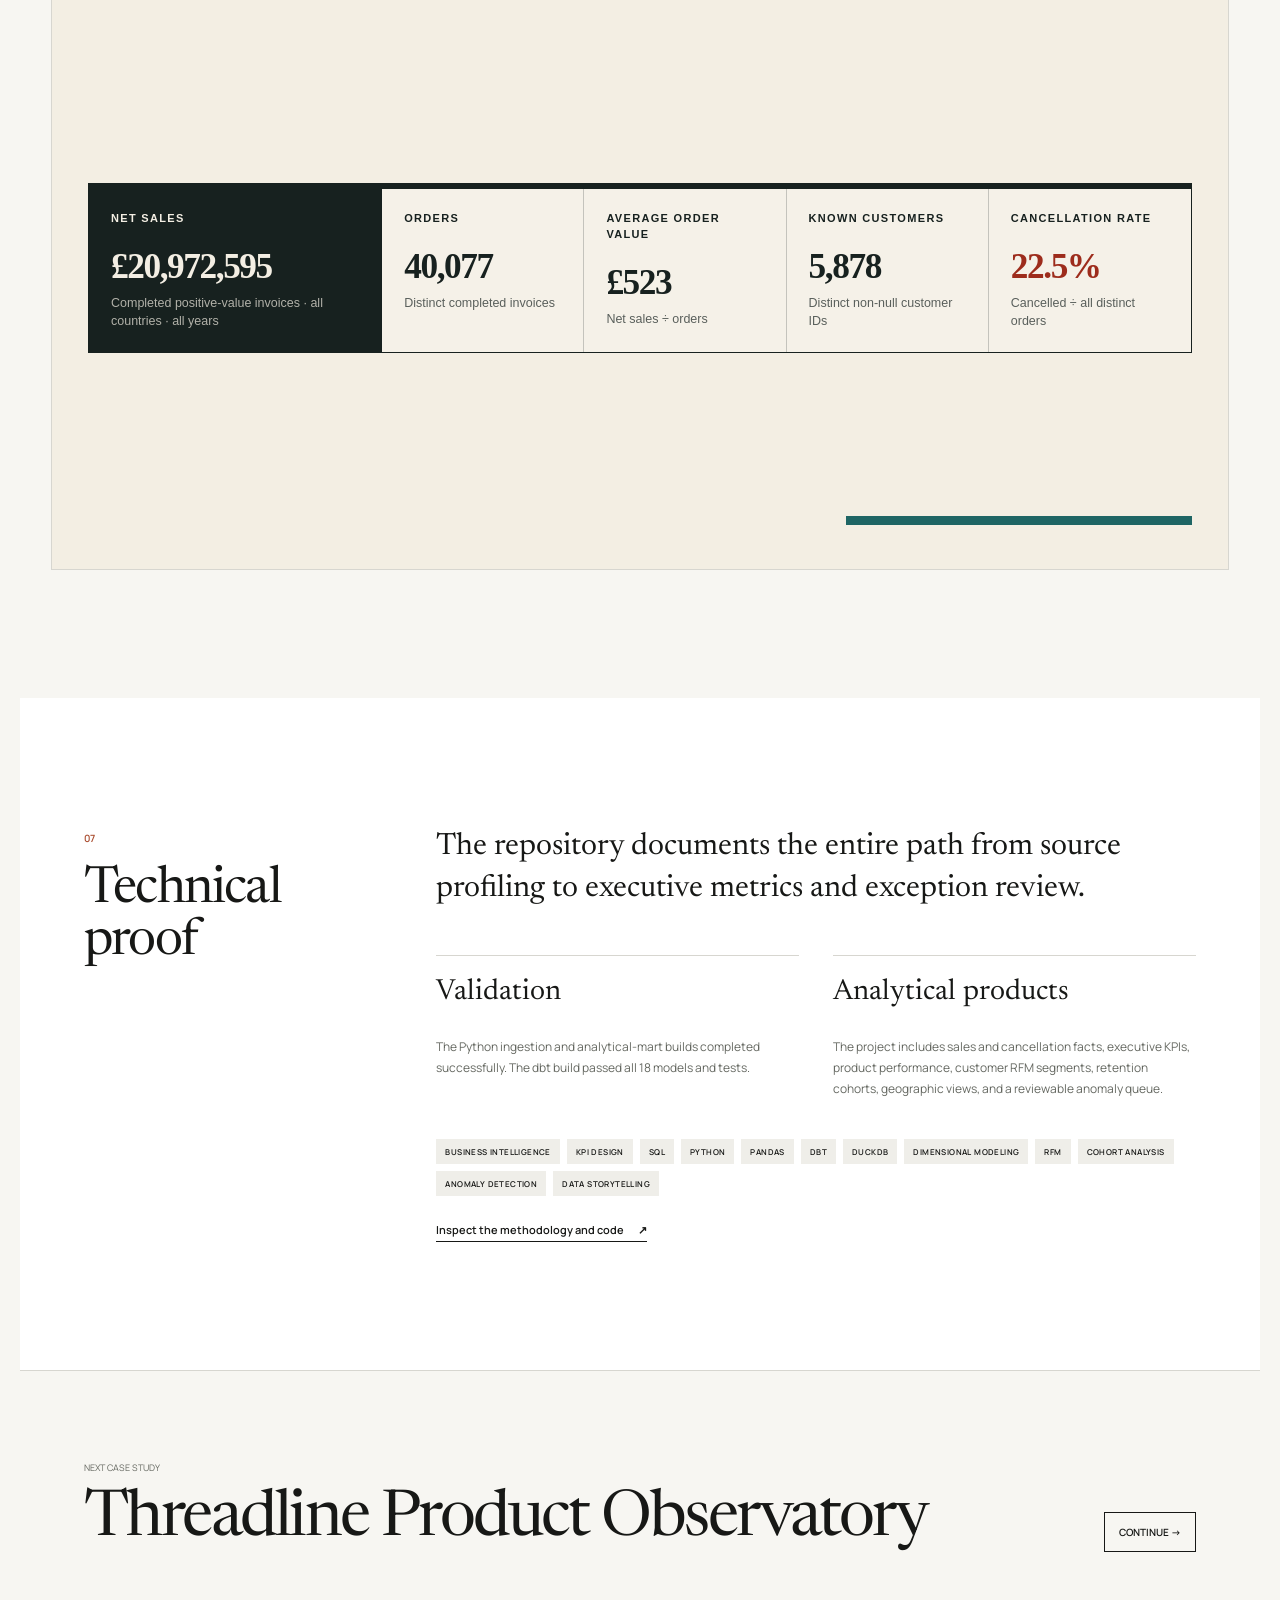
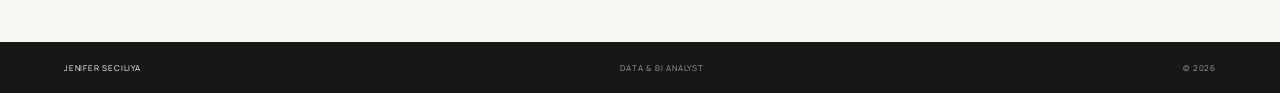
==== commit 20ea0472: "Add SignalDeck GTM case study" ====
--- a/case-studies/meridian/index.html
+++ b/case-studies/meridian/index.html
@@ -30,7 +30,7 @@
       <section class="case-hero">
         <div class="hero-grid">
           <div>
-            <p class="eyebrow">Case study 02 · Business intelligence</p>
+            <p class="eyebrow">Case study 03 · Business intelligence</p>
             <h1>Meridian</h1>
             <p class="hero-summary">A retail BI system that turns a messy transaction workbook into governed revenue metrics, customer lifecycle views, product signals, and a reviewable exception-monitoring workflow.</p>
           </div>
--- a/case-studies/styles.css
+++ b/case-studies/styles.css
@@ -14,6 +14,7 @@
 body.talent { --accent: #14776f; --accent-soft: #e4f0ed; }
 body.meridian { --accent: #a94b2d; --accent-soft: #f4e8e2; }
 body.threadline { --accent: #315ed2; --accent-soft: #e9edfb; }
+body.signal { --accent: #8cac16; --accent-soft: #eef7c9; }
 
 * { box-sizing: border-box; }
 html { scroll-behavior: smooth; }
